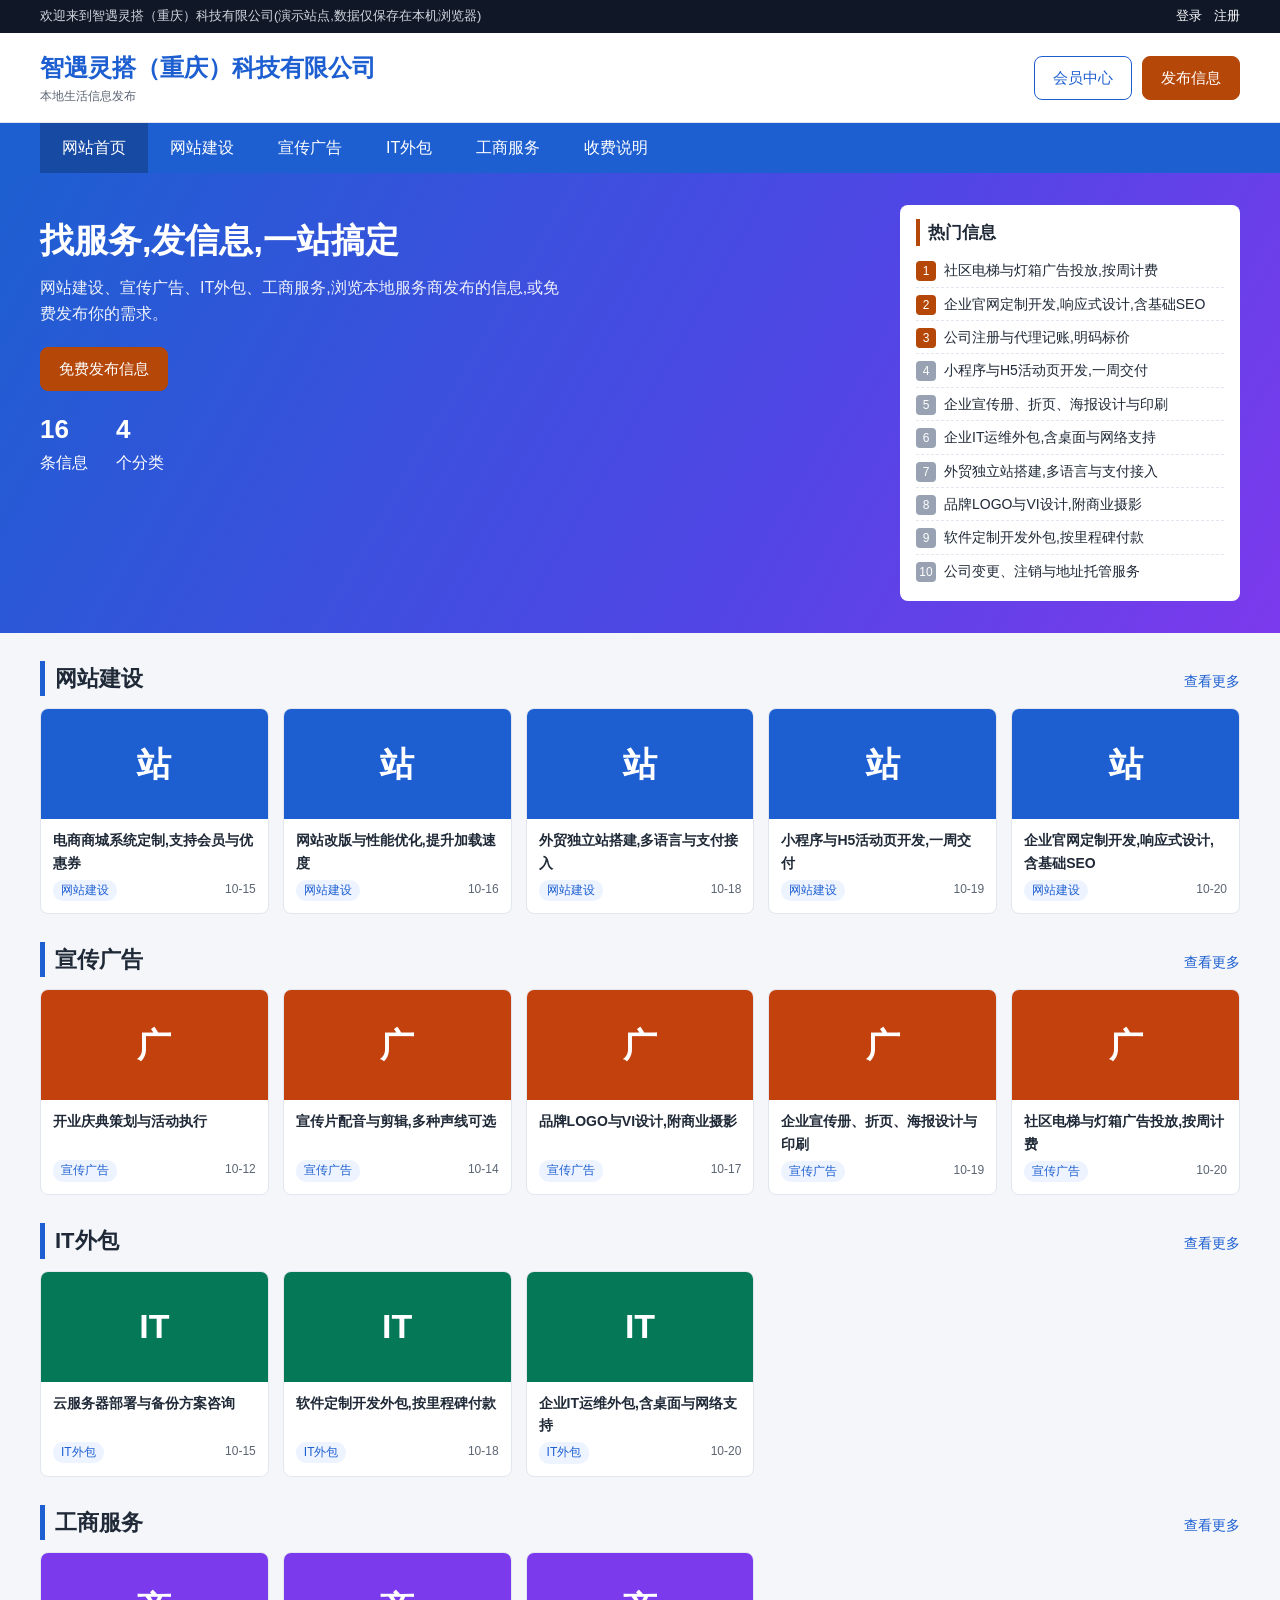
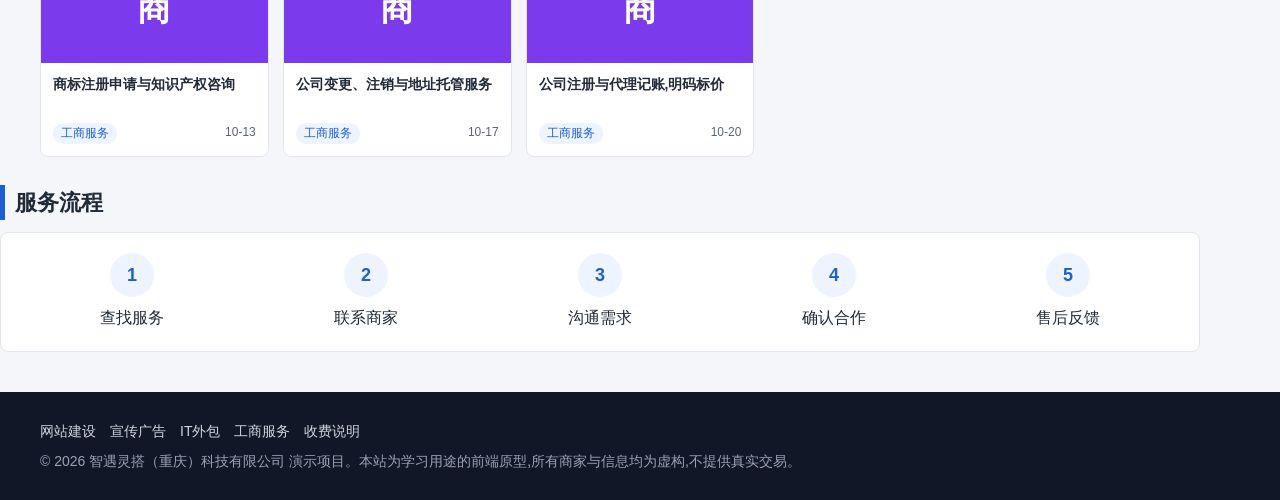
==== index.html @ a169a70d "Add static info portal demo site Co-Authored-By: Claude <noreply@anthropic.com>" ====
<!DOCTYPE html>
<html lang="zh-CN">
<head>
  <meta charset="utf-8">
  <meta name="viewport" content="width=device-width, initial-scale=1">
  <title>智遇灵搭（重庆）科技有限公司 - 本地生活信息发布平台(演示)</title>
  <meta name="description" content="智遇灵搭（重庆）科技有限公司:网站建设、宣传广告、IT外包、工商服务等本地服务信息发布与查找。演示站点。">
  <link rel="stylesheet" href="static/css/style.css">
</head>
<body>
  <header id="site-header"></header>

  <section class="hero">
    <div class="wrap">
      <div>
        <h1>找服务,发信息,一站搞定</h1>
        <p>网站建设、宣传广告、IT外包、工商服务,浏览本地服务商发布的信息,或免费发布你的需求。</p>
        <a class="btn btn-primary" href="post.html">免费发布信息</a>
        <div class="stats" id="stats"></div>
      </div>
      <aside class="hot" aria-labelledby="hot-title">
        <h2 id="hot-title">热门信息</h2>
        <ol id="hot-list"></ol>
      </aside>
    </div>
  </section>

  <main class="wrap" id="sections"></main>

  <section class="wrap section" aria-labelledby="flow-title">
    <div class="section-head"><h2 id="flow-title">服务流程</h2></div>
    <div class="steps">
      <div class="step"><div class="n">1</div>查找服务</div>
      <div class="step"><div class="n">2</div>联系商家</div>
      <div class="step"><div class="n">3</div>沟通需求</div>
      <div class="step"><div class="n">4</div>确认合作</div>
      <div class="step"><div class="n">5</div>售后反馈</div>
    </div>
  </section>

  <footer id="site-footer"></footer>

  <script src="static/js/data.js"></script>
  <script src="static/js/app.js"></script>
  <script>
    App.layout('home');
    const all = App.posts();
    const hottest = all.slice().sort((a, b) => b.views - a.views).slice(0, 10);
    document.getElementById('hot-list').innerHTML = hottest.map((p, i) =>
      `<li><span class="no">${i + 1}</span><a class="t" href="detail.html?id=${p.id}">${App.esc(p.title)}</a></li>`).join('');
    document.getElementById('stats').innerHTML =
      `<div><b>${all.length}</b>条信息</div><div><b>${App.cats().length}</b>个分类</div>`;
    document.getElementById('sections').innerHTML = App.cats().map((c) => {
      const items = all.filter((p) => p.cat === c.id).slice(0, 5);
      return `<section class="section" aria-labelledby="h-${c.id}">
        <div class="section-head"><h2 id="h-${c.id}">${App.esc(c.name)}</h2><a href="list.html?cat=${c.id}">查看更多</a></div>
        <div class="grid">${items.map(App.card).join('') || '<p class="empty">暂无信息</p>'}</div></section>`;
    }).join('');
  </script>
</body>
</html>
---- static/css/style.css ----
:root {
  --blue: #1d5fd1;
  --blue-dark: #174aa3;
  --orange: #b54708;
  --bg: #f4f6fa;
  --text: #1f2937;
  --muted: #5b6472;
  --line: #e2e6ee;
  --radius: 8px;
}
* { box-sizing: border-box; }
body {
  margin: 0;
  font-family: -apple-system, "PingFang SC", "Microsoft YaHei", "Segoe UI", sans-serif;
  color: var(--text);
  background: var(--bg);
  line-height: 1.6;
}
a { color: inherit; text-decoration: none; }
a:hover { color: var(--blue); }
:focus-visible { outline: 3px solid #f59e0b; outline-offset: 2px; }
.wrap { width: min(1200px, 100% - 32px); margin: 0 auto; }

/* top bar */
.topbar { background: #101828; color: #d0d5dd; font-size: 13px; }
.topbar .wrap { display: flex; justify-content: space-between; padding: 6px 0; gap: 12px; flex-wrap: wrap; }
.topbar a { color: #fff; margin-left: 12px; }
.topbar a:hover { text-decoration: underline; color: #fff; }

/* header */
.header { background: #fff; border-bottom: 1px solid var(--line); }
.header .wrap { display: flex; align-items: center; gap: 24px; padding: 16px 0; flex-wrap: wrap; }
.logo { font-size: 24px; font-weight: 700; color: var(--blue); white-space: nowrap; }
.logo small { display: block; font-size: 12px; font-weight: 400; color: var(--muted); }
.header-actions { display: flex; gap: 10px; margin-left: auto; }
.btn { display: inline-block; padding: 9px 18px; border-radius: var(--radius); border: 1px solid var(--blue); color: var(--blue); background: #fff; font-size: 15px; cursor: pointer; }
.btn:hover { background: #eef4ff; color: var(--blue); }
.btn-primary { background: var(--orange); border-color: var(--orange); color: #fff; }
.btn-primary:hover { background: #93390a; color: #fff; }
.btn-danger { border-color: #b42318; color: #b42318; }
.btn-danger:hover { background: #fef3f2; color: #b42318; }

/* nav */
.nav { background: var(--blue); }
.nav ul { list-style: none; margin: 0; padding: 0; display: flex; flex-wrap: wrap; }
.nav a { display: block; padding: 12px 22px; color: #fff; font-size: 16px; }
.nav a:hover, .nav a.active { background: var(--blue-dark); color: #fff; }

/* hero */
.hero { background: linear-gradient(120deg, #1d5fd1, #4f46e5 60%, #7c3aed); color: #fff; }
.hero .wrap { display: grid; grid-template-columns: 1fr 340px; gap: 24px; padding: 32px 0; align-items: stretch; }
.hero h1 { font-size: 34px; margin: 8px 0; }
.hero p { margin: 0 0 20px; opacity: .92; max-width: 520px; }
.hero .stats { display: flex; gap: 28px; margin-top: 18px; }
.hero .stats b { display: block; font-size: 26px; }
.hot { background: #fff; color: var(--text); border-radius: var(--radius); padding: 14px 16px; }
.hot h2 { margin: 0 0 8px; font-size: 17px; border-left: 4px solid var(--orange); padding-left: 8px; }
.hot ol { margin: 0; padding: 0; list-style: none; }
.hot li { display: flex; gap: 8px; align-items: baseline; padding: 5px 0; border-bottom: 1px dashed var(--line); font-size: 14px; }
.hot li:last-child { border-bottom: 0; }
.hot .no { flex: none; width: 20px; height: 20px; border-radius: 4px; background: #98a2b3; color: #fff; font-size: 12px; text-align: center; line-height: 20px; }
.hot li:nth-child(-n+3) .no { background: var(--orange); }
.hot .t { overflow: hidden; text-overflow: ellipsis; white-space: nowrap; }

/* sections */
.section { margin: 28px 0; }
.section-head { display: flex; justify-content: space-between; align-items: baseline; margin-bottom: 12px; }
.section-head h2 { margin: 0; font-size: 22px; border-left: 5px solid var(--blue); padding-left: 10px; }
.section-head a { color: var(--blue); font-size: 14px; }
.grid { display: grid; grid-template-columns: repeat(5, 1fr); gap: 14px; }
.card { background: #fff; border: 1px solid var(--line); border-radius: var(--radius); overflow: hidden; display: flex; flex-direction: column; transition: box-shadow .15s, transform .15s; }
.card:hover { box-shadow: 0 6px 18px rgba(16, 24, 40, .12); transform: translateY(-2px); }
.card .thumb { height: 110px; display: flex; align-items: center; justify-content: center; color: #fff; font-size: 34px; font-weight: 700; }
.card .body { padding: 10px 12px 12px; }
.card .title { font-size: 14px; font-weight: 600; display: -webkit-box; -webkit-line-clamp: 2; -webkit-box-orient: vertical; overflow: hidden; min-height: 44px; }
.card .meta { margin-top: 6px; font-size: 12px; color: var(--muted); display: flex; justify-content: space-between; }
.tag { display: inline-block; padding: 1px 8px; border-radius: 10px; background: #eef4ff; color: var(--blue); font-size: 12px; }

/* steps */
.steps { display: grid; grid-template-columns: repeat(5, 1fr); gap: 12px; background: #fff; border: 1px solid var(--line); border-radius: var(--radius); padding: 20px; }
.step { text-align: center; }
.step .n { width: 44px; height: 44px; margin: 0 auto 8px; border-radius: 50%; background: #eef4ff; color: var(--blue); font-weight: 700; font-size: 18px; line-height: 44px; }

/* list + detail */
.panel { background: #fff; border: 1px solid var(--line); border-radius: var(--radius); padding: 22px; }
.crumbs { margin: 18px 0 10px; font-size: 14px; color: var(--muted); }
.filters { display: flex; gap: 8px; flex-wrap: wrap; margin-bottom: 16px; }
.filters a { padding: 5px 14px; border: 1px solid var(--line); border-radius: 16px; background: #fff; font-size: 14px; }
.filters a.active { background: var(--blue); border-color: var(--blue); color: #fff; }
.pager { display: flex; gap: 6px; justify-content: center; margin: 22px 0; flex-wrap: wrap; }
.pager a, .pager span { padding: 6px 12px; border: 1px solid var(--line); border-radius: 6px; background: #fff; }
.pager .cur { background: var(--blue); color: #fff; border-color: var(--blue); }
.detail h1 { margin: 0 0 8px; font-size: 26px; }
.detail .info { color: var(--muted); font-size: 14px; display: flex; gap: 16px; flex-wrap: wrap; padding-bottom: 12px; border-bottom: 1px solid var(--line); }
.detail .content { white-space: pre-wrap; padding: 18px 0; font-size: 16px; }
.contact-box { background: #fff8eb; border: 1px solid #fedf89; border-radius: var(--radius); padding: 12px 16px; }
.empty { text-align: center; color: var(--muted); padding: 40px 0; }

/* forms */
.form-card { width: min(460px, 100%); margin: 32px auto; }
.form-card.wide { width: min(720px, 100%); }
.field { margin-bottom: 16px; }
.field label { display: block; font-weight: 600; margin-bottom: 4px; }
.field input, .field select, .field textarea { width: 100%; padding: 10px 12px; border: 1px solid #98a2b3; border-radius: var(--radius); font: inherit; background: #fff; }
.field textarea { min-height: 160px; resize: vertical; }
.field .hint { font-size: 13px; color: var(--muted); margin-top: 3px; }
.msg { padding: 10px 14px; border-radius: var(--radius); margin-bottom: 14px; }
.msg.err { background: #fef3f2; color: #b42318; border: 1px solid #fda29b; }
.msg.ok { background: #ecfdf3; color: #067647; border: 1px solid #75e0a7; }
table.fees { width: 100%; border-collapse: collapse; }
table.fees th, table.fees td { border: 1px solid var(--line); padding: 10px 12px; text-align: left; }
table.fees th { background: #f2f4f7; }

/* auth */
.auth { display: grid; grid-template-columns: 1fr 440px; gap: 40px; align-items: center; min-height: 480px; padding: 40px 0; }
.auth-intro h1 { font-size: 32px; margin: 0 0 10px; color: var(--blue-dark); }
.auth-intro p { color: var(--muted); max-width: 460px; margin: 0 0 22px; }
.auth-intro ul { list-style: none; margin: 0; padding: 0; display: grid; gap: 12px; }
.auth-intro li { display: flex; gap: 12px; align-items: flex-start; }
.auth-intro .ico { flex: none; width: 36px; height: 36px; border-radius: 8px; background: #eef4ff; color: var(--blue); font-weight: 700; display: flex; align-items: center; justify-content: center; }
.auth-intro li b { display: block; }
.auth-intro li span { color: var(--muted); font-size: 14px; }
.auth-card { margin: 0; }
.auth-card h2 { margin: 0 0 14px; font-size: 22px; }
.demo-box { background: #fff8eb; border: 1px solid #fedf89; border-radius: var(--radius); padding: 12px 14px; margin-bottom: 18px; }
.demo-box p { margin: 0 0 8px; font-size: 14px; }
.demo-box code { background: #fff; border: 1px solid #fedf89; padding: 1px 6px; border-radius: 4px; }
.btn-block { display: block; width: 100%; text-align: center; }
.check { display: flex; align-items: center; gap: 6px; font-size: 14px; color: var(--muted); margin: -6px 0 16px; }
.divider { text-align: center; color: var(--muted); font-size: 13px; margin: 14px 0; }

/* member */
.member-head { display: flex; justify-content: space-between; align-items: center; gap: 12px; flex-wrap: wrap; margin: 22px 0 16px; }
.member-head h1 { margin: 0; font-size: 24px; }
.stat-row { display: grid; grid-template-columns: repeat(3, 1fr); gap: 14px; margin-bottom: 18px; }
.stat { background: #fff; border: 1px solid var(--line); border-radius: var(--radius); padding: 16px 18px; }
.stat b { display: block; font-size: 28px; color: var(--blue); }
.stat span { color: var(--muted); font-size: 14px; }
.my-list { list-style: none; margin: 0; padding: 0; }
.my-item { display: flex; gap: 12px; align-items: center; justify-content: space-between; padding: 12px 0; border-bottom: 1px solid var(--line); flex-wrap: wrap; }
.my-item:last-child { border-bottom: 0; }
.my-item .t { font-weight: 600; }
.my-item .m { font-size: 13px; color: var(--muted); }
.my-item .ops { display: flex; gap: 8px; }
.btn-sm { padding: 4px 12px; font-size: 14px; }
.pw-panel { margin-top: 18px; }
.pw-panel summary { cursor: pointer; font-weight: 600; font-size: 18px; }
.pw-panel form { margin-top: 14px; max-width: 400px; }

/* footer */
.footer { background: #101828; color: #98a2b3; margin-top: 40px; padding: 28px 0; font-size: 14px; }
.footer a { color: #d0d5dd; margin-right: 14px; }
.footer a:hover { color: #fff; text-decoration: underline; }
.footer p { margin: 8px 0 0; }

@media (max-width: 960px) {
  .grid { grid-template-columns: repeat(3, 1fr); }
  .hero .wrap { grid-template-columns: 1fr; }
  .steps { grid-template-columns: repeat(2, 1fr); }
  .auth { grid-template-columns: 1fr; gap: 24px; padding: 24px 0; min-height: 0; }
  .stat-row { grid-template-columns: 1fr; }
}
@media (max-width: 600px) {
  .grid { grid-template-columns: repeat(2, 1fr); }
  .hero h1 { font-size: 26px; }
  .nav a { padding: 10px 14px; }
}
@media (prefers-reduced-motion: reduce) {
  .card { transition: none; }
  .card:hover { transform: none; }
}
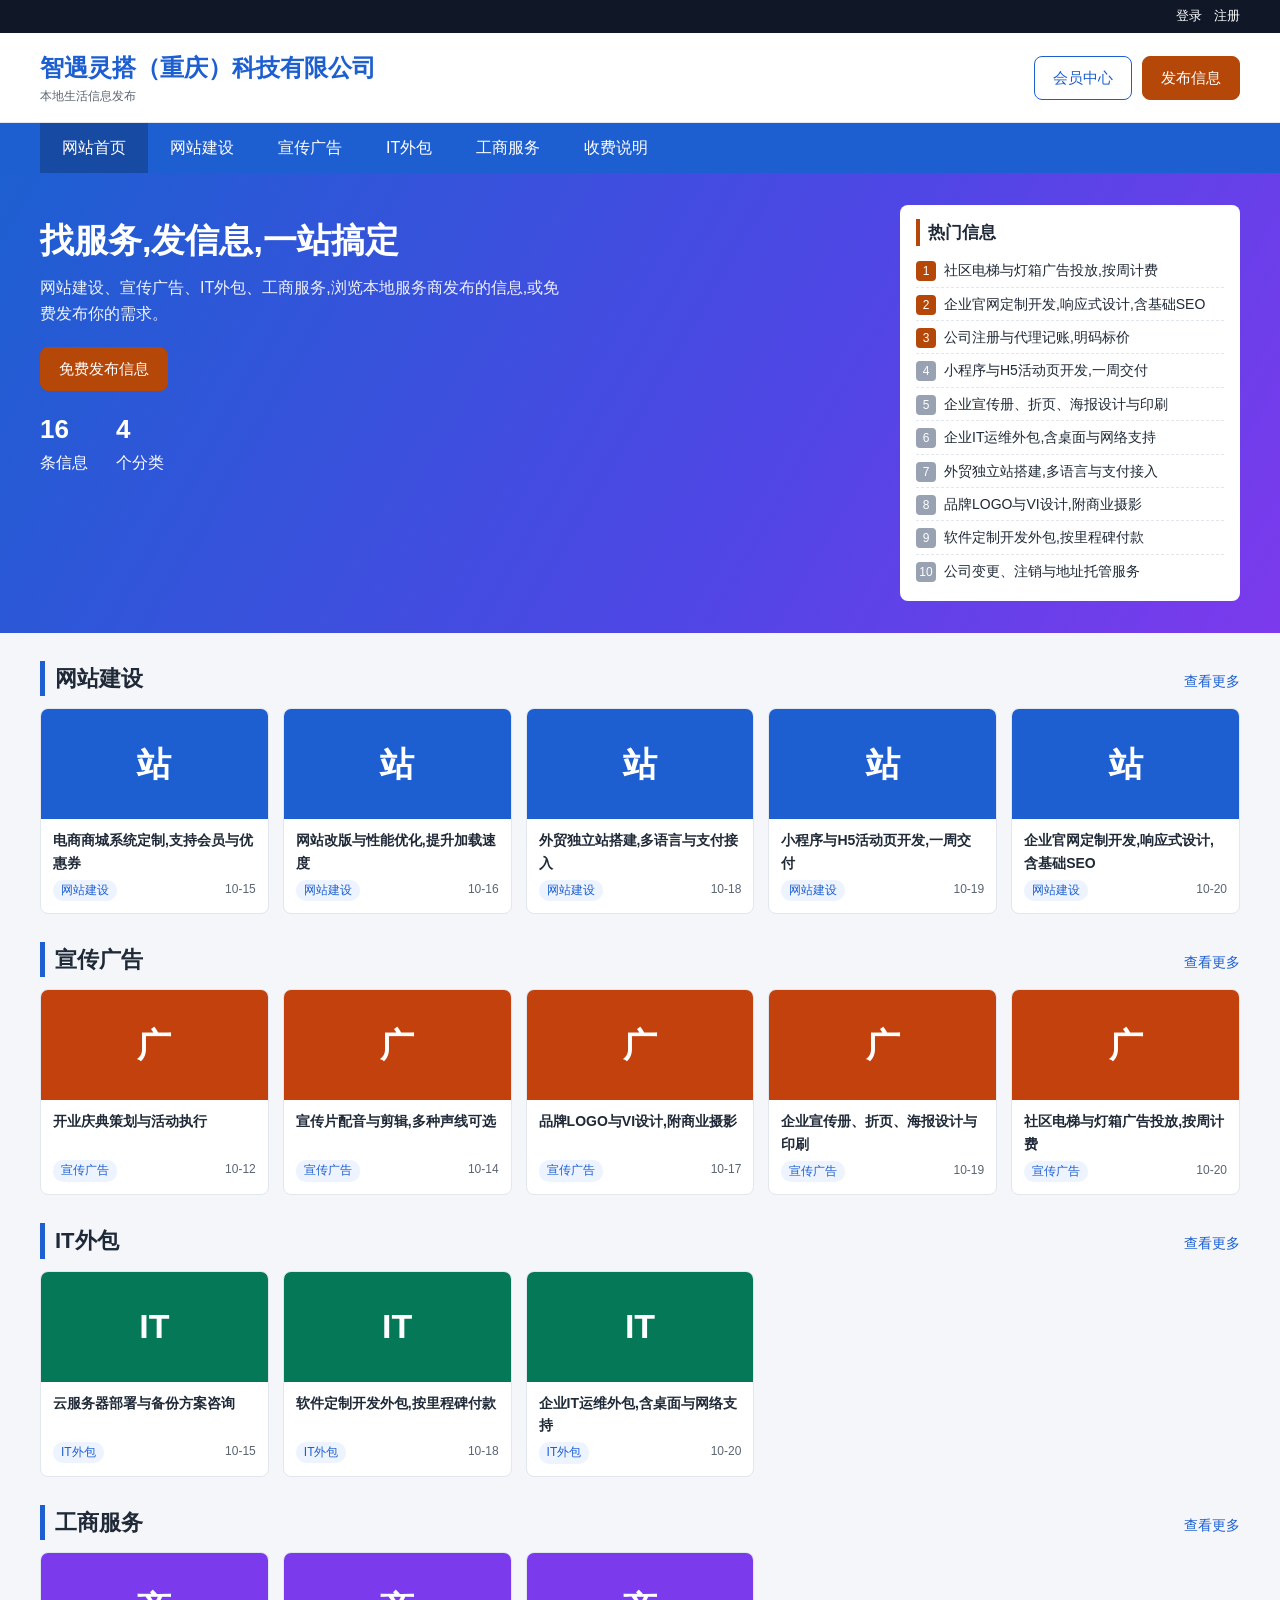
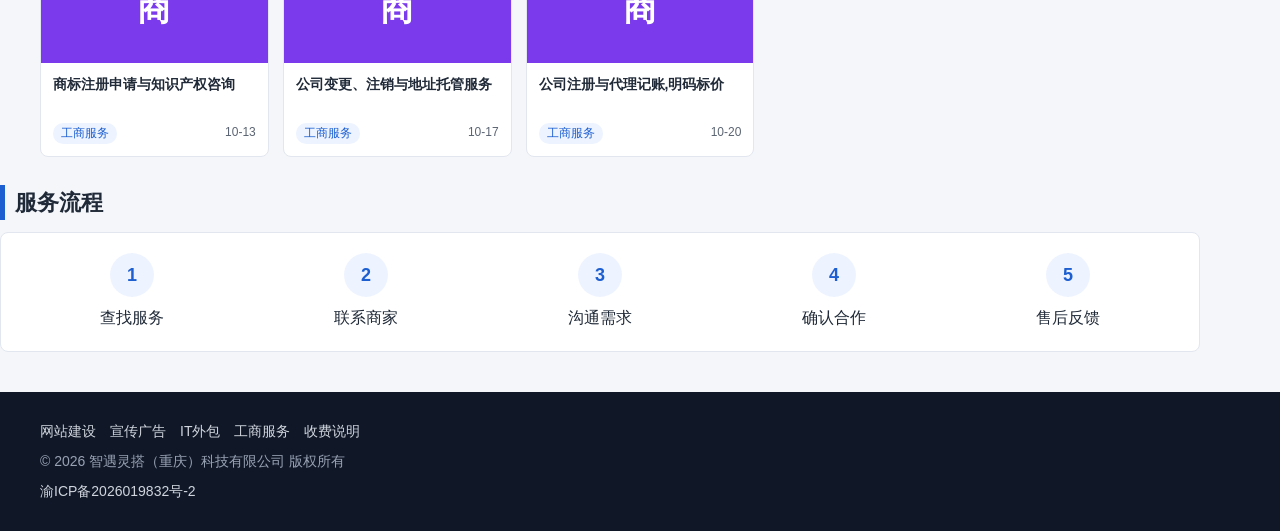
==== commit 77f0e7e3: "Remove demo/placeholder disclaimers from UI copy Co-Authored-By: Claude Code <noreply@anthropic.com>" ====
--- a/index.html
+++ b/index.html
@@ -3,8 +3,8 @@
 <head>
   <meta charset="utf-8">
   <meta name="viewport" content="width=device-width, initial-scale=1">
-  <title>智遇灵搭（重庆）科技有限公司 - 本地生活信息发布平台(演示)</title>
-  <meta name="description" content="智遇灵搭（重庆）科技有限公司:网站建设、宣传广告、IT外包、工商服务等本地服务信息发布与查找。演示站点。">
+  <title>智遇灵搭（重庆）科技有限公司 - 本地生活信息发布平台</title>
+  <meta name="description" content="智遇灵搭（重庆）科技有限公司:网站建设、宣传广告、IT外包、工商服务等本地服务信息发布与查找。">
   <link rel="stylesheet" href="static/css/style.css">
 </head>
 <body>
@@ -40,8 +40,8 @@
 
   <footer id="site-footer"></footer>
 
-  <script src="static/js/data.js"></script>
-  <script src="static/js/app.js"></script>
+  <script src="static/js/data.js?v=1793785737"></script>
+  <script src="static/js/app.js?v=1793785737"></script>
   <script>
     App.layout('home');
     const all = App.posts();
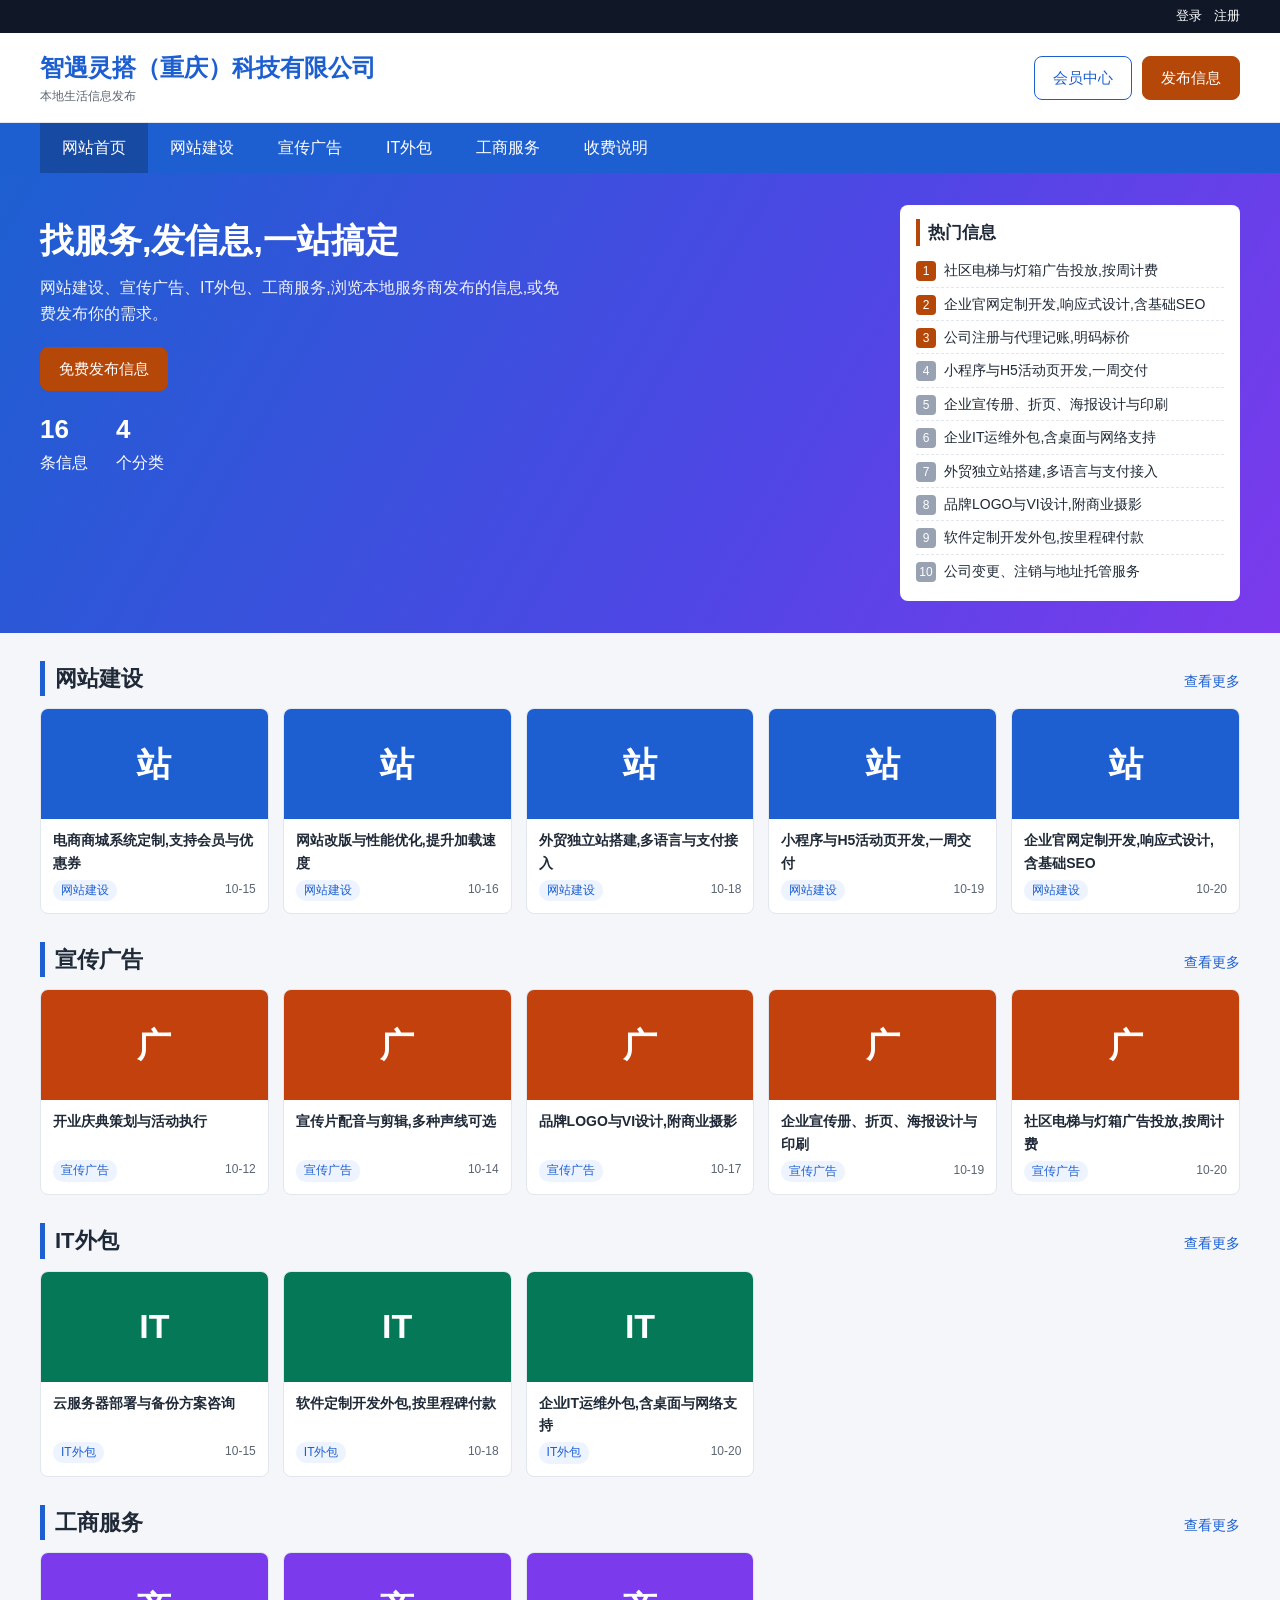
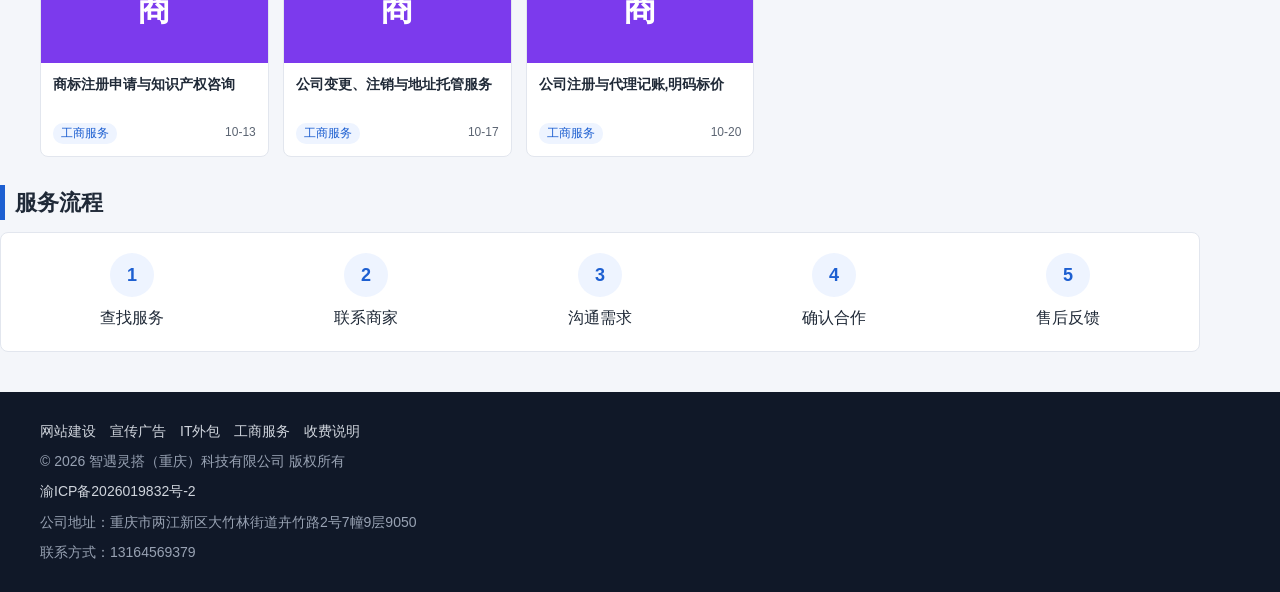
==== commit 403c51ba: "Add membership payment demo entry Co-Authored-By: Claude Code <noreply@anthropic.com>" ====
--- a/index.html
+++ b/index.html
@@ -5,7 +5,7 @@
   <meta name="viewport" content="width=device-width, initial-scale=1">
   <title>智遇灵搭（重庆）科技有限公司 - 本地生活信息发布平台</title>
   <meta name="description" content="智遇灵搭（重庆）科技有限公司:网站建设、宣传广告、IT外包、工商服务等本地服务信息发布与查找。">
-  <link rel="stylesheet" href="static/css/style.css">
+  <link rel="stylesheet" href="static/css/style.css?v=1794301296">
 </head>
 <body>
   <header id="site-header"></header>
@@ -40,8 +40,8 @@
 
   <footer id="site-footer"></footer>
 
-  <script src="static/js/data.js?v=1793785737"></script>
-  <script src="static/js/app.js?v=1793785737"></script>
+  <script src="static/js/data.js?v=1794301296"></script>
+  <script src="static/js/app.js?v=1794301296"></script>
   <script>
     App.layout('home');
     const all = App.posts();
--- a/static/css/style.css
+++ b/static/css/style.css
@@ -147,6 +147,24 @@
 .pw-panel summary { cursor: pointer; font-weight: 600; font-size: 18px; }
 .pw-panel form { margin-top: 14px; max-width: 400px; }
 
+/* membership */
+.membership-intro { margin: 0 0 22px; color: var(--muted); }
+.membership-intro ul { margin: 10px 0 0; padding-left: 20px; }
+.fees .plan-action { white-space: nowrap; }
+.fees .plan-action .btn { padding: 6px 12px; font-size: 14px; }
+.pay-modal[hidden] { display: none; }
+.pay-modal { position: fixed; inset: 0; z-index: 20; display: grid; place-items: center; padding: 20px; background: rgba(16, 24, 40, .62); }
+.pay-dialog { width: min(420px, 100%); padding: 28px; background: #fff; border-radius: 12px; box-shadow: 0 18px 48px rgba(16, 24, 40, .28); position: relative; text-align: center; }
+.pay-close { position: absolute; top: 10px; right: 12px; width: 32px; height: 32px; border: 0; border-radius: 50%; background: transparent; color: #667085; cursor: pointer; font-size: 24px; line-height: 1; }
+.pay-close:hover { background: #f2f4f7; color: var(--text); }
+.pay-dialog h2 { margin: 0 28px 8px; font-size: 22px; }
+.pay-plan { margin: 0; color: var(--muted); }
+.pay-amount { margin: 8px 0 16px; font-size: 30px; font-weight: 700; color: var(--orange); }
+.pay-qr { width: 196px; height: 196px; display: block; margin: 0 auto 12px; border: 8px solid #1677ff; border-radius: 8px; }
+.pay-caption { margin: 0 0 14px; color: #1677ff; font-weight: 600; }
+.pay-notice { margin: 0 0 16px; padding: 10px 12px; border-radius: var(--radius); background: #fff8eb; color: #7a2e0e; text-align: left; font-size: 14px; }
+.pay-actions { display: flex; gap: 10px; justify-content: center; }
+
 /* footer */
 .footer { background: #101828; color: #98a2b3; margin-top: 40px; padding: 28px 0; font-size: 14px; }
 .footer a { color: #d0d5dd; margin-right: 14px; }
